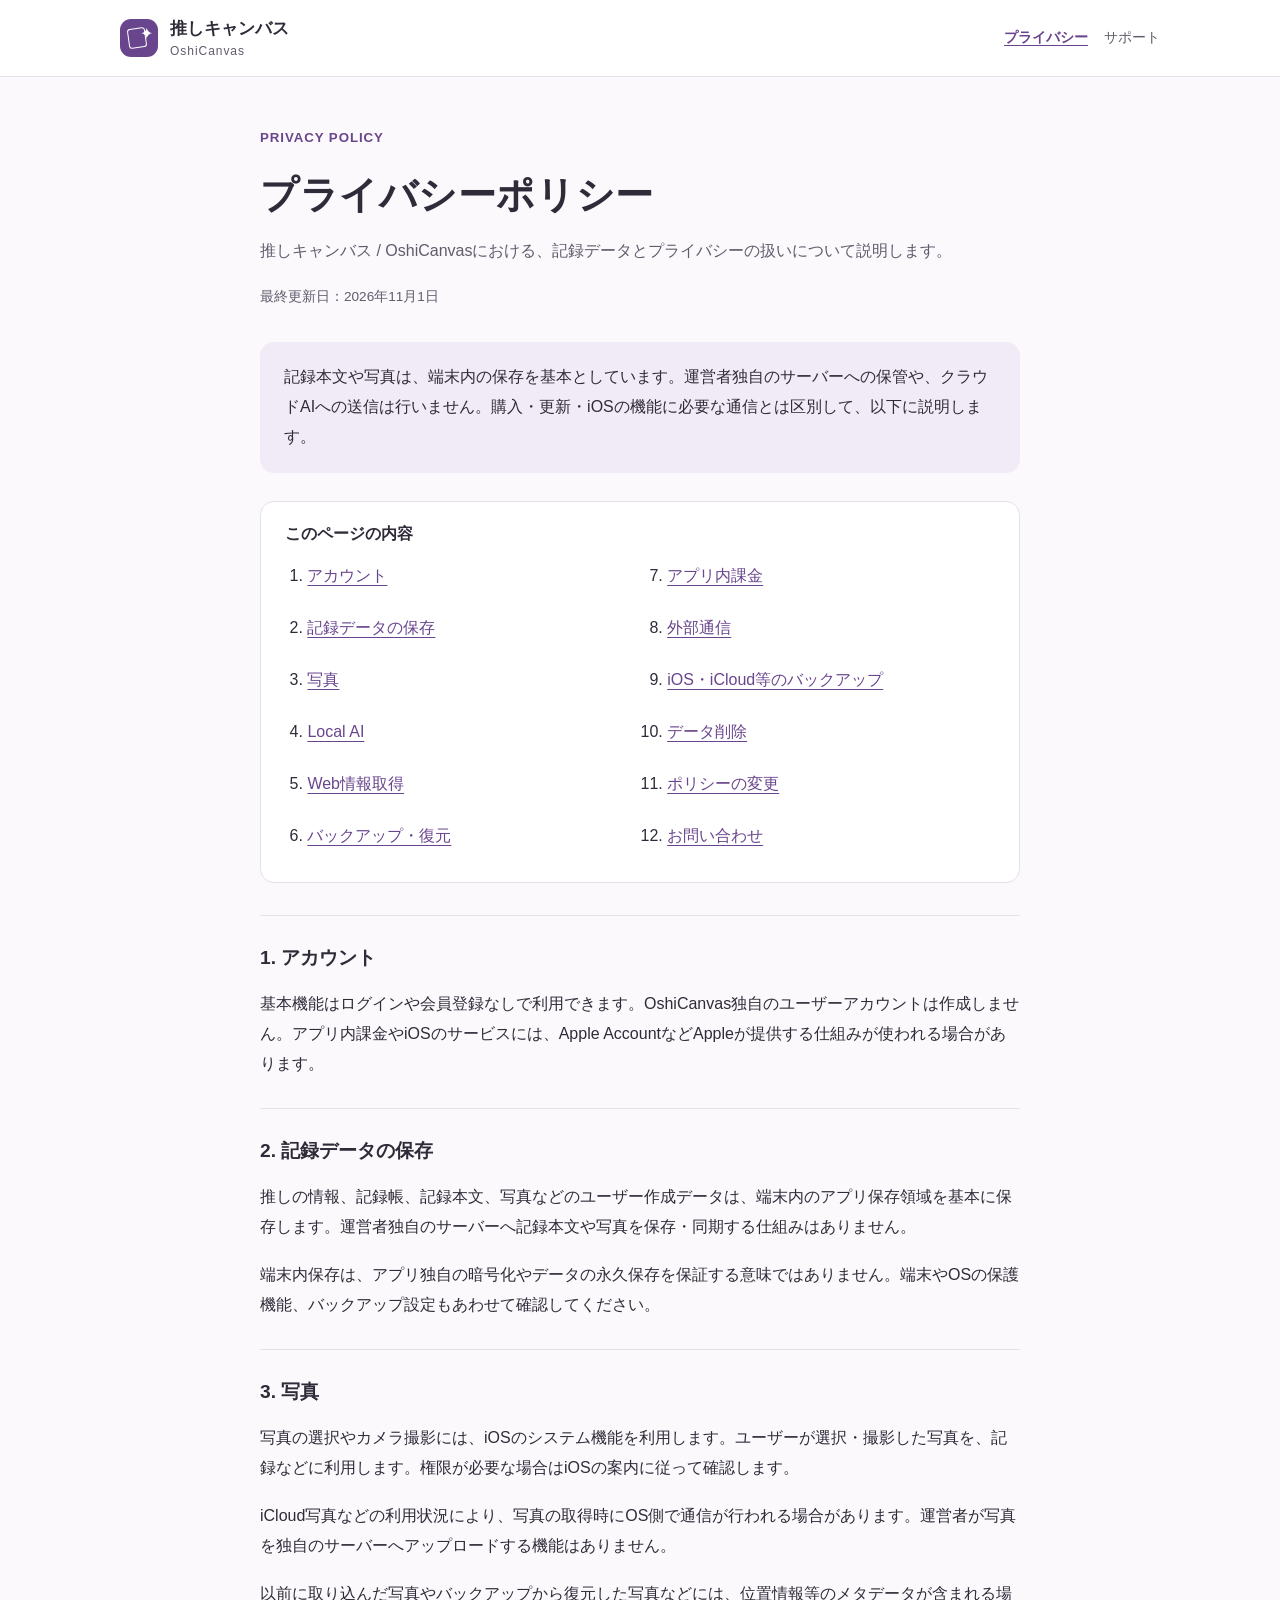
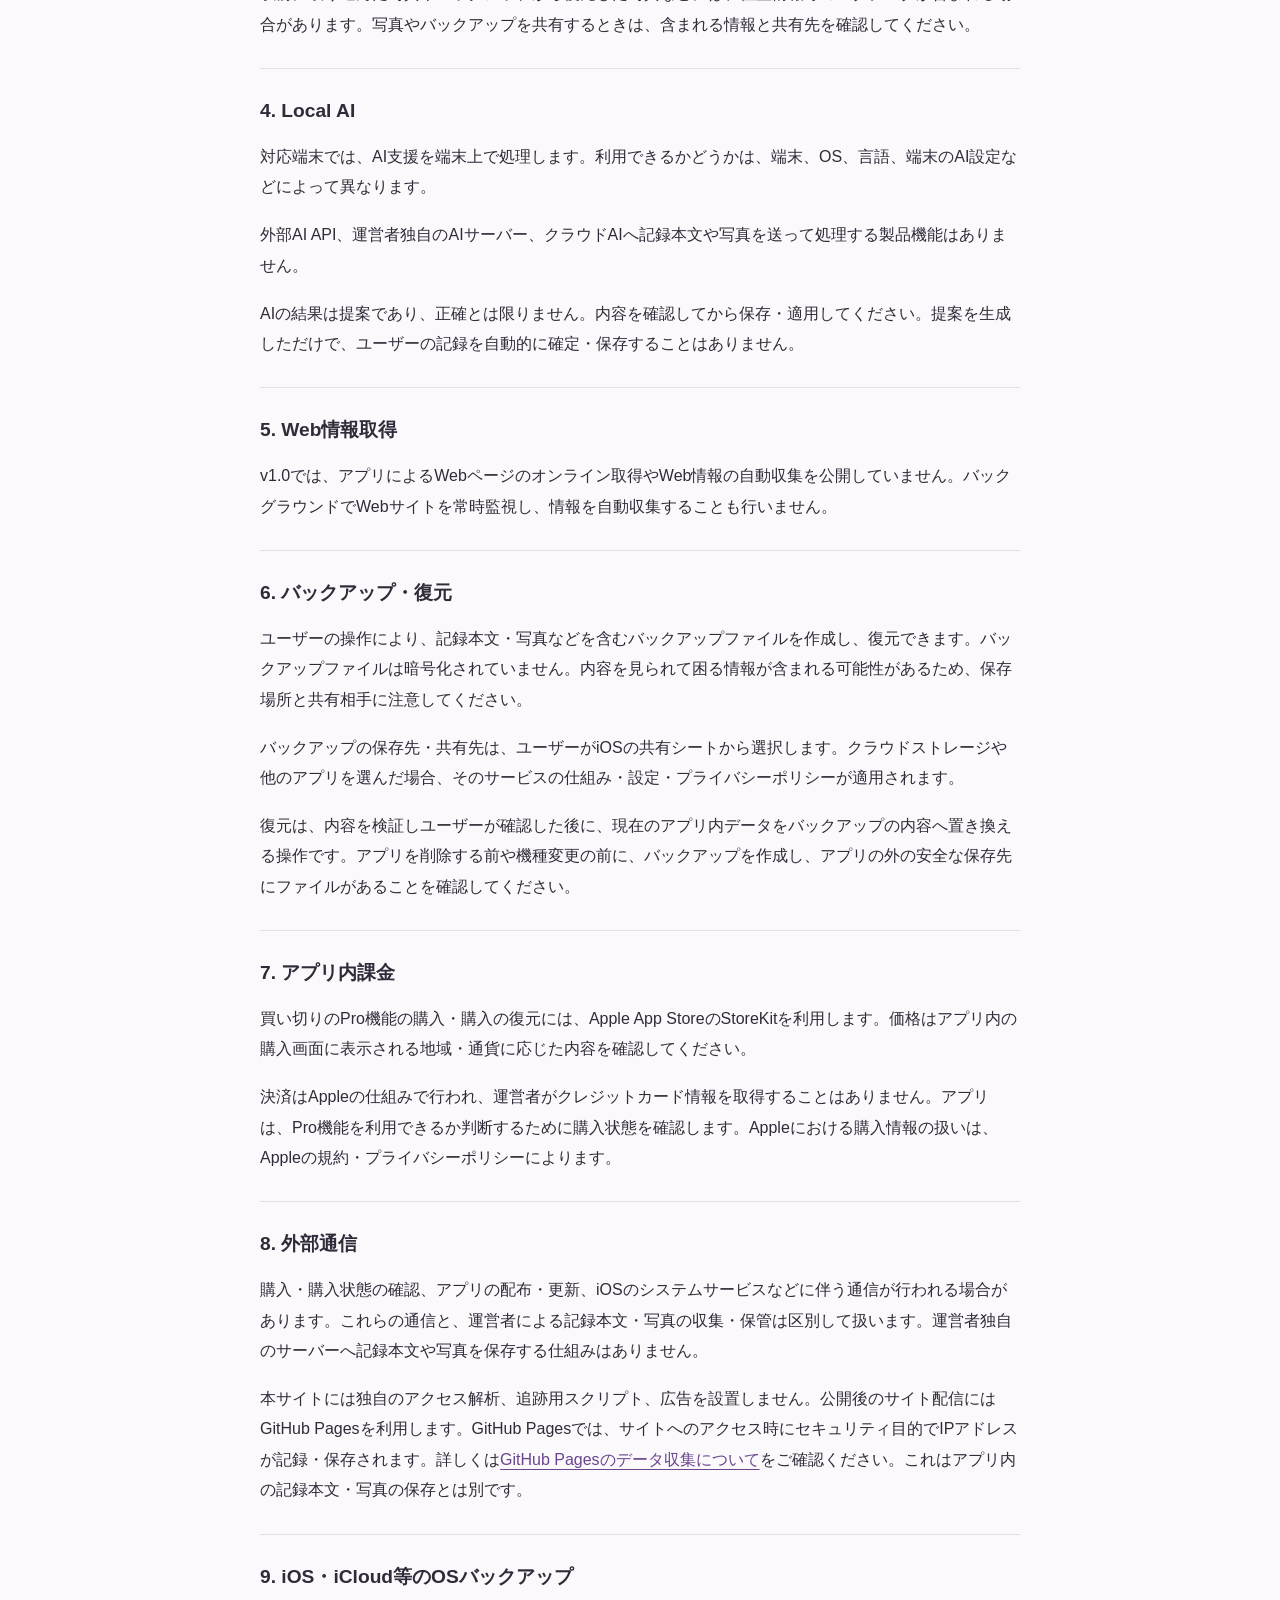
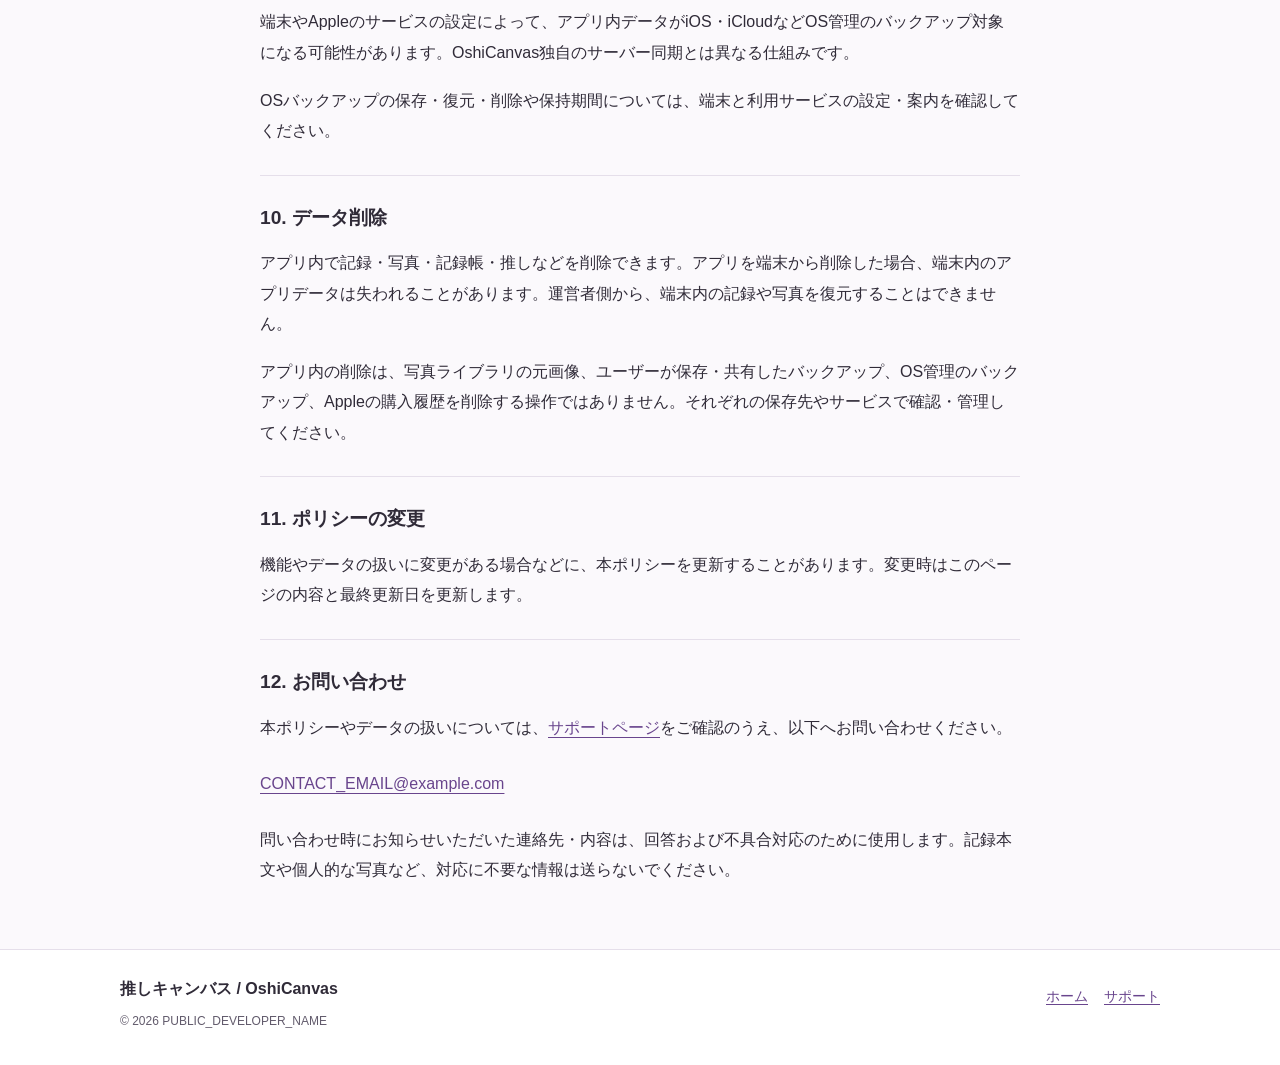
==== privacy/index.html @ b3ebed0a "docs: create OshiCanvas public site" ====
<!doctype html>
<html lang="ja">
<head>
  <meta charset="utf-8">
  <meta name="viewport" content="width=device-width, initial-scale=1">
  <meta name="description" content="推しキャンバス / OshiCanvasのプライバシーポリシー。端末内の記録、写真、Local AI、バックアップ、アプリ内課金と通信について説明します。">
  <meta name="theme-color" content="#69458d">
  <title>プライバシーポリシー | 推しキャンバス / OshiCanvas</title>
  <link rel="canonical" href="https://sengoku-souroku.github.io/oshicanvas-site/privacy/">
  <link rel="stylesheet" href="../styles.css">
</head>
<body>
  <a class="skip-link" href="#main">本文へ移動</a>
  <header class="site-header">
    <div class="shell header-inner">
      <a class="brand" href="../index.html" aria-label="推しキャンバス ホーム"><span class="brand-mark" aria-hidden="true"></span><span><span class="brand-name">推しキャンバス</span><span class="brand-sub">OshiCanvas</span></span></a>
      <nav class="site-nav" aria-label="メインナビゲーション"><a href="./" aria-current="page">プライバシー</a><a href="../support/">サポート</a></nav>
    </div>
  </header>
  <main id="main" class="shell reading">
    <header class="page-heading">
      <p class="eyebrow">PRIVACY POLICY</p>
      <h1>プライバシーポリシー</h1>
      <p class="description">推しキャンバス / OshiCanvasにおける、記録データとプライバシーの扱いについて説明します。</p>
      <p class="updated">最終更新日：<time datetime="2026-11-01">2026年11月1日</time></p>
    </header>
    <div class="summary"><p>記録本文や写真は、端末内の保存を基本としています。運営者独自のサーバーへの保管や、クラウドAIへの送信は行いません。購入・更新・iOSの機能に必要な通信とは区別して、以下に説明します。</p></div>
    <nav class="contents" aria-labelledby="contents-title">
      <h2 id="contents-title">このページの内容</h2>
      <ol>
        <li><a href="#account">アカウント</a></li><li><a href="#storage">記録データの保存</a></li><li><a href="#photos">写真</a></li><li><a href="#local-ai">Local AI</a></li><li><a href="#web">Web情報取得</a></li><li><a href="#backup">バックアップ・復元</a></li><li><a href="#purchases">アプリ内課金</a></li><li><a href="#communications">外部通信</a></li><li><a href="#os-backup">iOS・iCloud等のバックアップ</a></li><li><a href="#deletion">データ削除</a></li><li><a href="#changes">ポリシーの変更</a></li><li><a href="#contact">お問い合わせ</a></li>
      </ol>
    </nav>
    <section class="policy-section" id="account">
      <h2>1. アカウント</h2>
      <p>基本機能はログインや会員登録なしで利用できます。OshiCanvas独自のユーザーアカウントは作成しません。アプリ内課金やiOSのサービスには、Apple AccountなどAppleが提供する仕組みが使われる場合があります。</p>
    </section>
    <section class="policy-section" id="storage">
      <h2>2. 記録データの保存</h2>
      <p>推しの情報、記録帳、記録本文、写真などのユーザー作成データは、端末内のアプリ保存領域を基本に保存します。運営者独自のサーバーへ記録本文や写真を保存・同期する仕組みはありません。</p>
      <p>端末内保存は、アプリ独自の暗号化やデータの永久保存を保証する意味ではありません。端末やOSの保護機能、バックアップ設定もあわせて確認してください。</p>
    </section>
    <section class="policy-section" id="photos">
      <h2>3. 写真</h2>
      <p>写真の選択やカメラ撮影には、iOSのシステム機能を利用します。ユーザーが選択・撮影した写真を、記録などに利用します。権限が必要な場合はiOSの案内に従って確認します。</p>
      <p>iCloud写真などの利用状況により、写真の取得時にOS側で通信が行われる場合があります。運営者が写真を独自のサーバーへアップロードする機能はありません。</p>
      <p>以前に取り込んだ写真やバックアップから復元した写真などには、位置情報等のメタデータが含まれる場合があります。写真やバックアップを共有するときは、含まれる情報と共有先を確認してください。</p>
    </section>
    <section class="policy-section" id="local-ai">
      <h2>4. Local AI</h2>
      <p>対応端末では、AI支援を端末上で処理します。利用できるかどうかは、端末、OS、言語、端末のAI設定などによって異なります。</p>
      <p>外部AI API、運営者独自のAIサーバー、クラウドAIへ記録本文や写真を送って処理する製品機能はありません。</p>
      <p>AIの結果は提案であり、正確とは限りません。内容を確認してから保存・適用してください。提案を生成しただけで、ユーザーの記録を自動的に確定・保存することはありません。</p>
    </section>
    <section class="policy-section" id="web">
      <h2>5. Web情報取得</h2>
      <p>v1.0では、アプリによるWebページのオンライン取得やWeb情報の自動収集を公開していません。バックグラウンドでWebサイトを常時監視し、情報を自動収集することも行いません。</p>
    </section>
    <section class="policy-section" id="backup">
      <h2>6. バックアップ・復元</h2>
      <p>ユーザーの操作により、記録本文・写真などを含むバックアップファイルを作成し、復元できます。バックアップファイルは暗号化されていません。内容を見られて困る情報が含まれる可能性があるため、保存場所と共有相手に注意してください。</p>
      <p>バックアップの保存先・共有先は、ユーザーがiOSの共有シートから選択します。クラウドストレージや他のアプリを選んだ場合、そのサービスの仕組み・設定・プライバシーポリシーが適用されます。</p>
      <p>復元は、内容を検証しユーザーが確認した後に、現在のアプリ内データをバックアップの内容へ置き換える操作です。アプリを削除する前や機種変更の前に、バックアップを作成し、アプリの外の安全な保存先にファイルがあることを確認してください。</p>
    </section>
    <section class="policy-section" id="purchases">
      <h2>7. アプリ内課金</h2>
      <p>買い切りのPro機能の購入・購入の復元には、Apple App StoreのStoreKitを利用します。価格はアプリ内の購入画面に表示される地域・通貨に応じた内容を確認してください。</p>
      <p>決済はAppleの仕組みで行われ、運営者がクレジットカード情報を取得することはありません。アプリは、Pro機能を利用できるか判断するために購入状態を確認します。Appleにおける購入情報の扱いは、Appleの規約・プライバシーポリシーによります。</p>
    </section>
    <section class="policy-section" id="communications">
      <h2>8. 外部通信</h2>
      <p>購入・購入状態の確認、アプリの配布・更新、iOSのシステムサービスなどに伴う通信が行われる場合があります。これらの通信と、運営者による記録本文・写真の収集・保管は区別して扱います。運営者独自のサーバーへ記録本文や写真を保存する仕組みはありません。</p>
      <p>本サイトには独自のアクセス解析、追跡用スクリプト、広告を設置しません。公開後のサイト配信にはGitHub Pagesを利用します。GitHub Pagesでは、サイトへのアクセス時にセキュリティ目的でIPアドレスが記録・保存されます。詳しくは<a href="https://docs.github.com/en/pages/getting-started-with-github-pages/what-is-github-pages#data-collection">GitHub Pagesのデータ収集について</a>をご確認ください。これはアプリ内の記録本文・写真の保存とは別です。</p>
    </section>
    <section class="policy-section" id="os-backup">
      <h2>9. iOS・iCloud等のOSバックアップ</h2>
      <p>端末やAppleのサービスの設定によって、アプリ内データがiOS・iCloudなどOS管理のバックアップ対象になる可能性があります。OshiCanvas独自のサーバー同期とは異なる仕組みです。</p>
      <p>OSバックアップの保存・復元・削除や保持期間については、端末と利用サービスの設定・案内を確認してください。</p>
    </section>
    <section class="policy-section" id="deletion">
      <h2>10. データ削除</h2>
      <p>アプリ内で記録・写真・記録帳・推しなどを削除できます。アプリを端末から削除した場合、端末内のアプリデータは失われることがあります。運営者側から、端末内の記録や写真を復元することはできません。</p>
      <p>アプリ内の削除は、写真ライブラリの元画像、ユーザーが保存・共有したバックアップ、OS管理のバックアップ、Appleの購入履歴を削除する操作ではありません。それぞれの保存先やサービスで確認・管理してください。</p>
    </section>
    <section class="policy-section" id="changes">
      <h2>11. ポリシーの変更</h2>
      <p>機能やデータの扱いに変更がある場合などに、本ポリシーを更新することがあります。変更時はこのページの内容と最終更新日を更新します。</p>
    </section>
    <section class="policy-section" id="contact">
      <h2>12. お問い合わせ</h2>
      <p>本ポリシーやデータの扱いについては、<a href="../support/">サポートページ</a>をご確認のうえ、以下へお問い合わせください。</p>
      <p><a class="contact-address" href="mailto:CONTACT_EMAIL@example.com">CONTACT_EMAIL@example.com</a></p>
      <p>問い合わせ時にお知らせいただいた連絡先・内容は、回答および不具合対応のために使用します。記録本文や個人的な写真など、対応に不要な情報は送らないでください。</p>
    </section>
  </main>
  <footer class="site-footer"><div class="shell footer-inner"><div><p class="footer-brand">推しキャンバス / OshiCanvas</p><p class="copyright">© 2026 PUBLIC_DEVELOPER_NAME</p></div><nav class="footer-links" aria-label="フッターナビゲーション"><a href="../index.html">ホーム</a><a href="../support/">サポート</a></nav></div></footer>
</body>
</html>
---- styles.css ----
:root {
  color-scheme: light;
  --ink: #302b38;
  --muted: #625b6c;
  --purple: #69458d;
  --purple-dark: #51316f;
  --tint: #f1ebf7;
  --paper: #fff;
  --background: #fbf9fc;
  --line: #e5dfea;
  --radius: 20px;
}

* { box-sizing: border-box; }
html { -webkit-text-size-adjust: 100%; }
body {
  margin: 0;
  background: var(--background);
  color: var(--ink);
  font-family: -apple-system, BlinkMacSystemFont, "Hiragino Sans", "Yu Gothic", Meiryo, sans-serif;
  font-size: 1rem;
  line-height: 1.9;
  overflow-wrap: anywhere;
}
a { color: var(--purple); text-underline-offset: .22em; }
a:hover { color: var(--purple-dark); }
a:focus-visible { outline: 3px solid var(--purple); outline-offset: 5px; border-radius: 4px; }
h1, h2, h3, p { margin-top: 0; }
h1, h2, h3 { line-height: 1.5; text-wrap: balance; }
h1 { font-size: clamp(1.9rem, 5vw, 3.1rem); letter-spacing: .015em; }
h2 { font-size: clamp(1.3rem, 3vw, 1.65rem); }
h3 { font-size: 1.1rem; }
p { margin-bottom: 1.1rem; }
p:last-child { margin-bottom: 0; }
ul, ol { padding-left: 1.4rem; }
li + li { margin-top: .5rem; }
section[id] { scroll-margin-top: 1.5rem; }
.shell { width: min(100% - 2.5rem, 1040px); margin-inline: auto; }
.skip-link {
  position: absolute; top: 8px; left: 8px; z-index: 10;
  padding: .65rem 1rem; background: var(--paper);
  transform: translateY(-180%);
}
.skip-link:focus { transform: translateY(0); }
.site-header { border-bottom: 1px solid var(--line); background: var(--paper); }
.header-inner { display: flex; flex-wrap: wrap; align-items: center; justify-content: space-between; gap: .5rem 1.5rem; padding-block: 1rem; }
.brand { display: inline-flex; align-items: center; gap: .75rem; min-height: 44px; color: var(--ink); text-decoration: none; }
.brand-name { display: block; font-size: 1.05rem; font-weight: 700; line-height: 1.5; }
.brand-sub { display: block; font-size: .75rem; letter-spacing: .08em; color: var(--muted); line-height: 1.5; }
.brand-mark { position: relative; width: 38px; height: 38px; flex: 0 0 38px; background: var(--purple); border-radius: 11px; }
.brand-mark::before { content: ""; position: absolute; inset: 9px 12px 9px 8px; border: 1.5px solid white; border-radius: 3px; transform: rotate(-8deg); }
.brand-mark::after { content: "✦"; position: absolute; top: 3px; right: 5px; font-size: 16px; color: white; line-height: 1.5; }
.site-nav, .footer-links { display: flex; flex-wrap: wrap; gap: .25rem 1rem; }
.site-nav a, .footer-links a { display: inline-flex; align-items: center; min-height: 44px; font-size: .9rem; }
.site-nav a { color: var(--muted); text-decoration: none; }
.site-nav a[aria-current="page"] { color: var(--purple); font-weight: 700; text-decoration: underline; }
.hero { display: grid; align-items: center; gap: 2.75rem; padding-block: 4rem 3.5rem; }
.eyebrow { color: var(--purple); font-size: .83rem; font-weight: 700; letter-spacing: .07em; margin-bottom: 1rem; }
.hero h1 { margin-bottom: 1.5rem; }
.lead { font-size: 1.05rem; color: var(--muted); max-width: 37rem; }
.button-row { display: flex; flex-wrap: wrap; gap: .75rem; margin-top: 1.75rem; }
.button { display: inline-flex; align-items: center; justify-content: center; min-height: 48px; padding: .7rem 1.2rem; border: 1px solid var(--purple); border-radius: 12px; color: white; background: var(--purple); text-decoration: none; font-weight: 600; }
.button:hover { background: var(--purple-dark); color: white; }
.button.secondary { background: var(--paper); color: var(--purple); border-color: var(--line); }
.button.secondary:hover { background: var(--tint); }
.canvas-example { margin: 0; padding: 1.75rem; background: var(--tint); border-radius: var(--radius); }
.notebook-cover { padding: 1.75rem; background: var(--paper); border: 1px solid #dfd3eb; border-radius: 14px; box-shadow: 7px 8px 0 #e1d5eb; }
.notebook-heading { font-weight: 700; font-size: 1.1rem; }
.notebook-line { display: flex; align-items: center; gap: .75rem; padding-block: .9rem; border-top: 1px solid var(--line); color: var(--muted); }
.notebook-dot { width: 10px; height: 10px; border-radius: 50%; background: #b397c8; flex-shrink: 0; }
.notebook-line:nth-child(3) .notebook-dot { background: #9bb7ae; }
.notebook-line:nth-child(4) .notebook-dot { background: #d3b094; }
figcaption { margin-top: 1.2rem; text-align: center; font-size: .75rem; color: var(--muted); }
.section-block { padding-block: 2.5rem; }
.section-intro { color: var(--muted); max-width: 42rem; }
.feature-grid { display: grid; gap: 1rem; margin-top: 1.5rem; }
.feature { padding: 1.5rem; border: 1px solid var(--line); background: var(--paper); border-radius: var(--radius); }
.feature-number { display: block; margin-bottom: .75rem; color: var(--purple); font-size: .8rem; font-weight: 700; letter-spacing: .1em; }
.feature p { font-size: .95rem; color: var(--muted); }
.quiet-panel { padding: 1.75rem; background: var(--tint); border-radius: var(--radius); }
.closing { padding-bottom: 4rem; }
.reading { max-width: 760px; padding-block: 3rem 4rem; }
.page-heading { margin-bottom: 2rem; }
.page-heading h1 { font-size: clamp(1.8rem, 5vw, 2.4rem); margin-bottom: .75rem; }
.page-heading .description, .updated { color: var(--muted); }
.updated { font-size: .85rem; }
.summary { padding: 1.25rem 1.5rem; background: var(--tint); border-radius: 14px; margin-block: 1.75rem; }
.contents { border: 1px solid var(--line); background: var(--paper); border-radius: 14px; padding: 1.25rem 1.5rem; margin-bottom: 2rem; }
.contents h2 { font-size: 1rem; margin-bottom: .5rem; }
.contents ol { margin-block: 0; }
.contents a { display: inline-flex; align-items: center; min-height: 44px; padding-block: .3rem; }
.policy-section { border-top: 1px solid var(--line); padding-top: 1.75rem; margin-top: 1.75rem; }
.policy-section h2 { font-size: 1.2rem; margin-bottom: 1rem; }
.note { color: var(--muted); font-size: .9rem; }
.contact-address { display: inline-block; padding-block: .5rem; min-height: 44px; }
.site-footer { border-top: 1px solid var(--line); background: var(--paper); padding-block: 1.5rem 2rem; }
.footer-inner { display: flex; justify-content: space-between; flex-wrap: wrap; gap: 1rem 2rem; align-items: flex-start; }
.footer-brand { margin-bottom: .35rem; font-weight: 700; }
.copyright { margin: 0; color: var(--muted); font-size: .75rem; }

@media (min-width: 640px) {
  .feature-grid { grid-template-columns: repeat(3, minmax(0, 1fr)); }
  .contents ol { columns: 2; column-gap: 2rem; }
  .contents li { break-inside: avoid; }
}
@media (min-width: 850px) {
  .hero { grid-template-columns: minmax(0, 1.5fr) minmax(0, 1fr); gap: 4rem; padding-block: 5rem 4rem; }
}
@media (max-width: 420px) {
  .shell { width: calc(100% - 2rem); }
  .header-inner { gap: .75rem; }
  .site-nav { gap: .25rem 1.25rem; }
  .hero { padding-top: 2.75rem; }
  .canvas-example, .notebook-cover, .quiet-panel { padding: 1.25rem; }
}
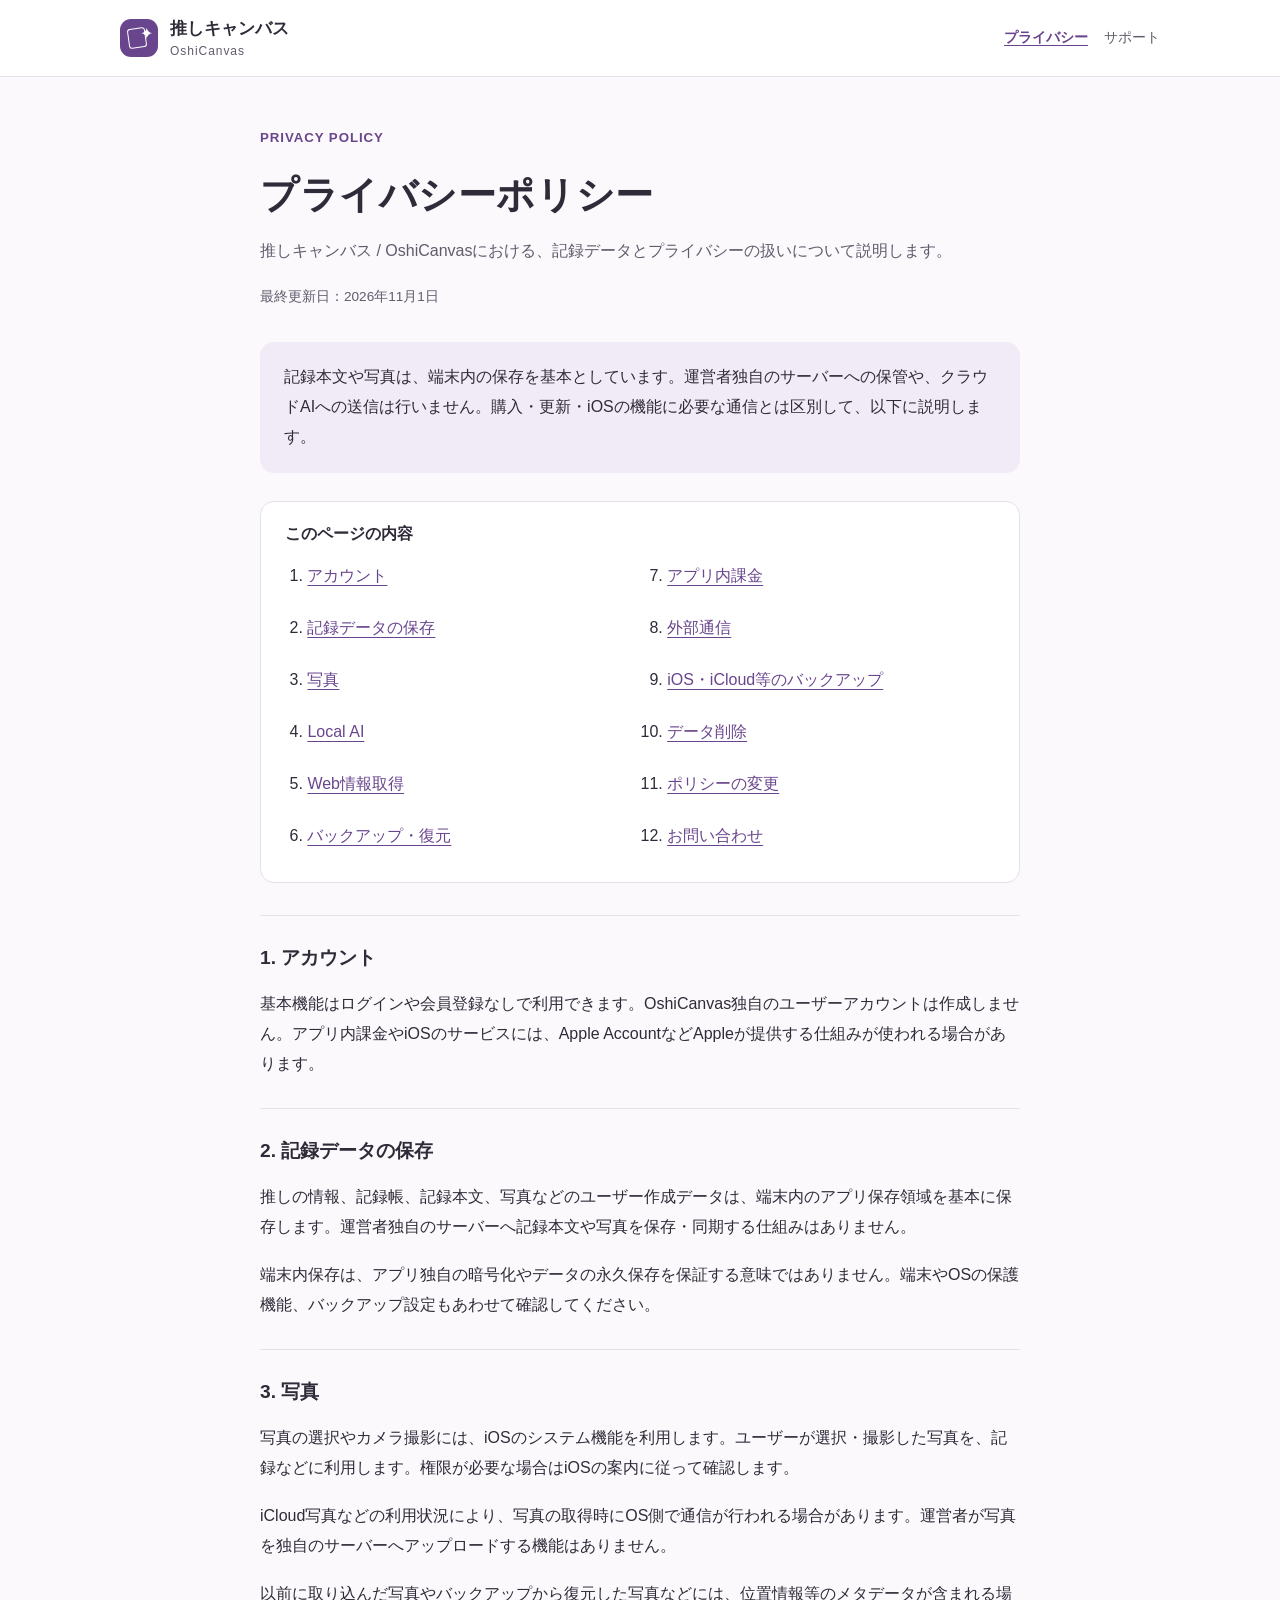
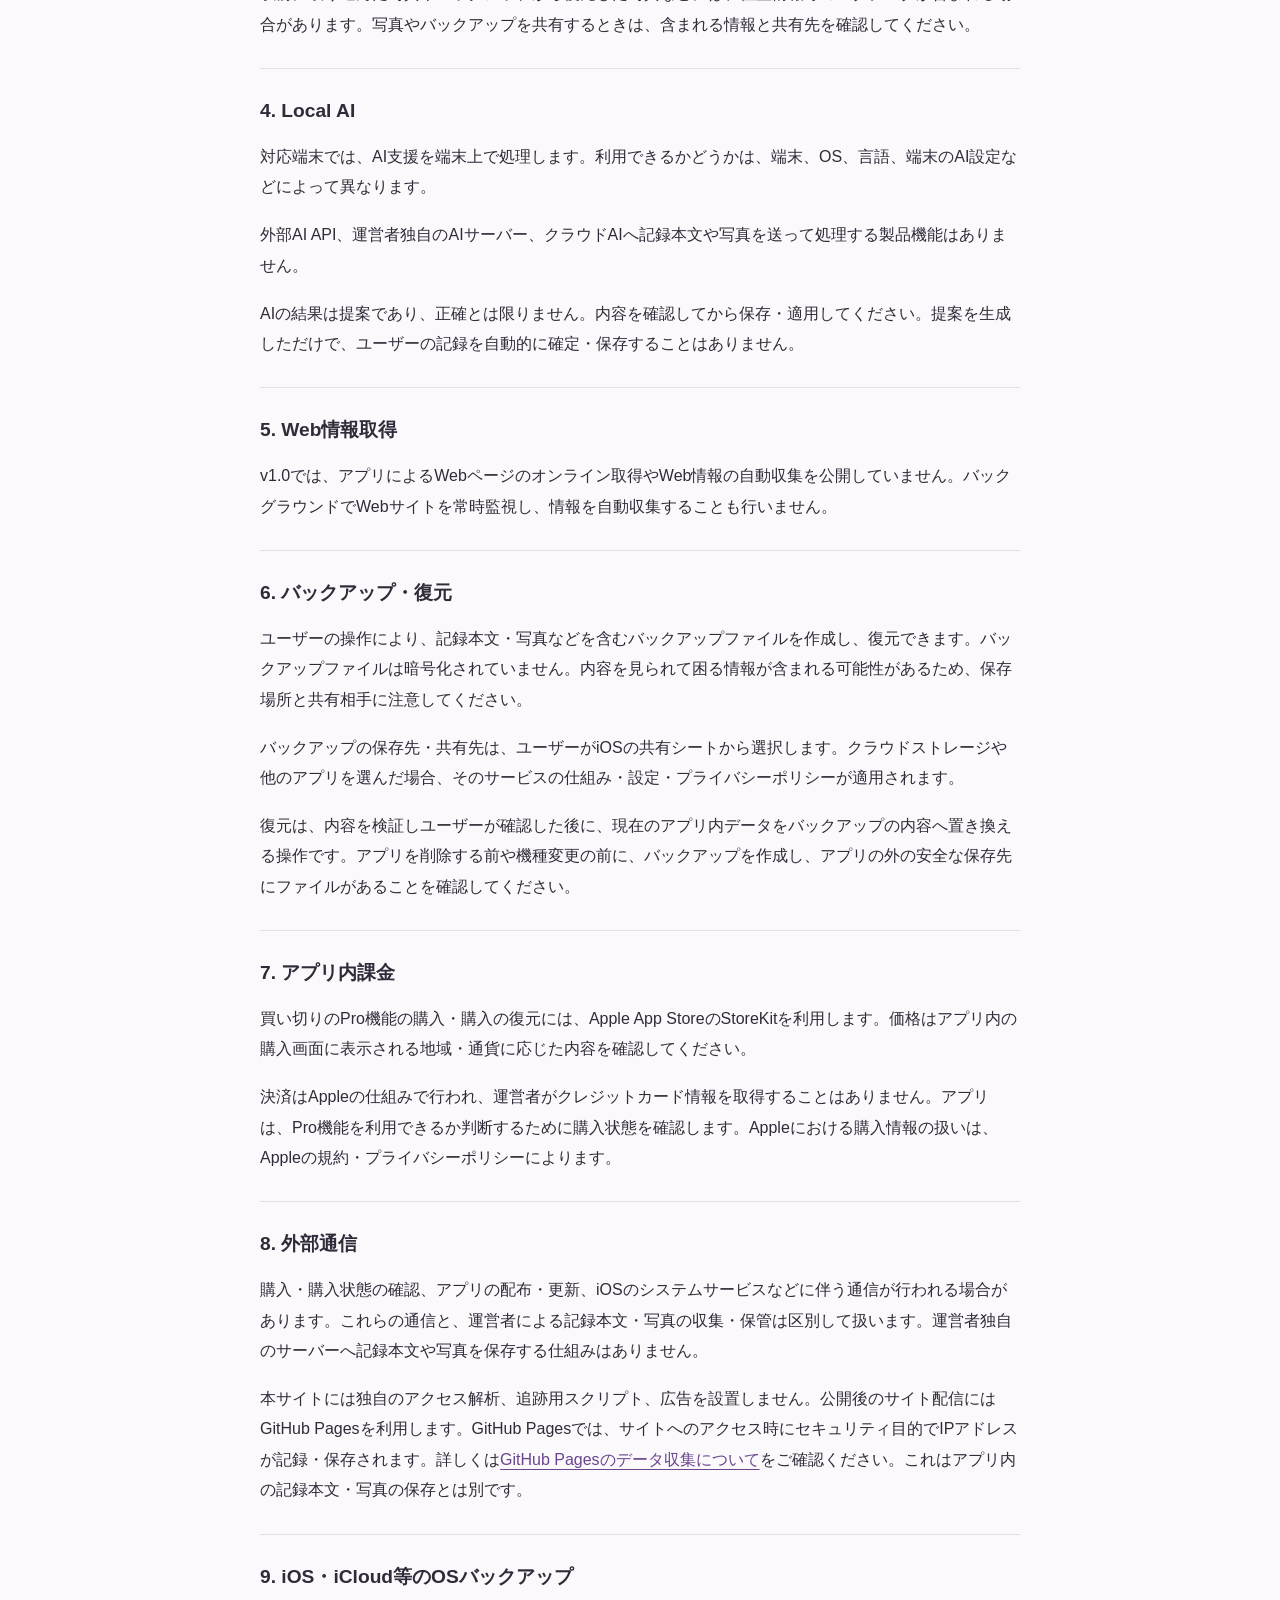
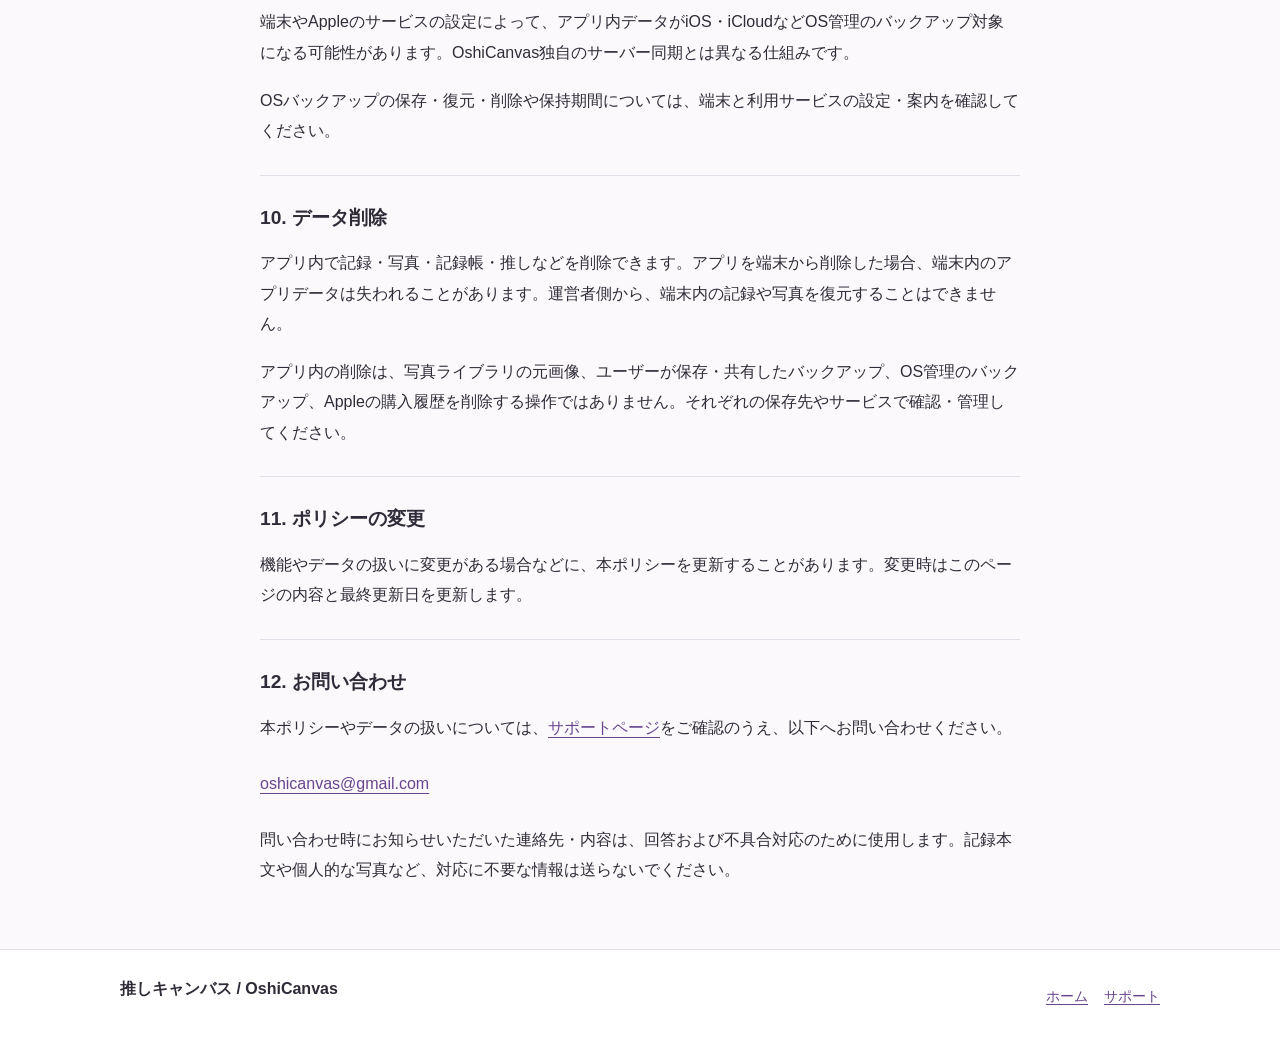
==== commit 322ccc9f: "docs: finalize OshiCanvas support contact" ====
--- a/privacy/index.html
+++ b/privacy/index.html
@@ -89,10 +89,10 @@
     <section class="policy-section" id="contact">
       <h2>12. お問い合わせ</h2>
       <p>本ポリシーやデータの扱いについては、<a href="../support/">サポートページ</a>をご確認のうえ、以下へお問い合わせください。</p>
-      <p><a class="contact-address" href="mailto:CONTACT_EMAIL@example.com">CONTACT_EMAIL@example.com</a></p>
+      <p><a class="contact-address" href="mailto:oshicanvas@gmail.com">oshicanvas@gmail.com</a></p>
       <p>問い合わせ時にお知らせいただいた連絡先・内容は、回答および不具合対応のために使用します。記録本文や個人的な写真など、対応に不要な情報は送らないでください。</p>
     </section>
   </main>
-  <footer class="site-footer"><div class="shell footer-inner"><div><p class="footer-brand">推しキャンバス / OshiCanvas</p><p class="copyright">© 2026 PUBLIC_DEVELOPER_NAME</p></div><nav class="footer-links" aria-label="フッターナビゲーション"><a href="../index.html">ホーム</a><a href="../support/">サポート</a></nav></div></footer>
+  <footer class="site-footer"><div class="shell footer-inner"><div><p class="footer-brand">推しキャンバス / OshiCanvas</p></div><nav class="footer-links" aria-label="フッターナビゲーション"><a href="../index.html">ホーム</a><a href="../support/">サポート</a></nav></div></footer>
 </body>
 </html>
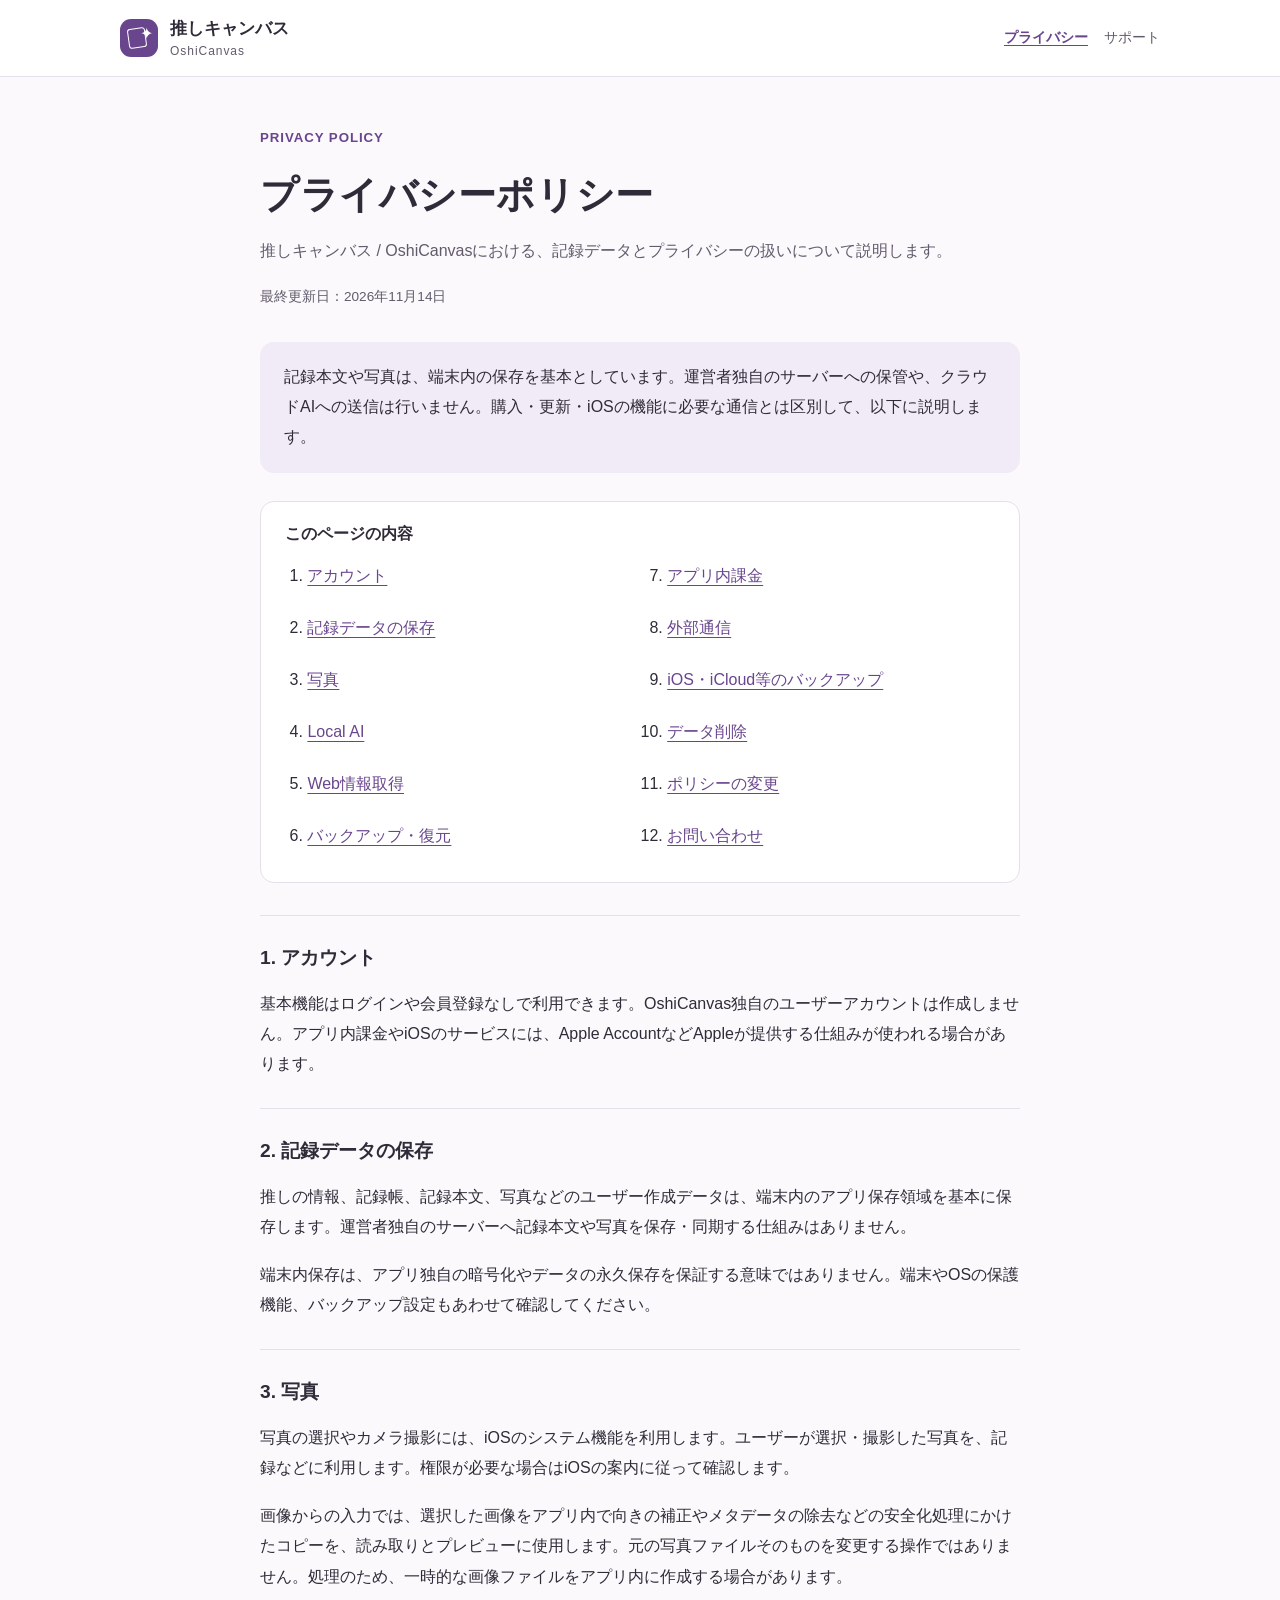
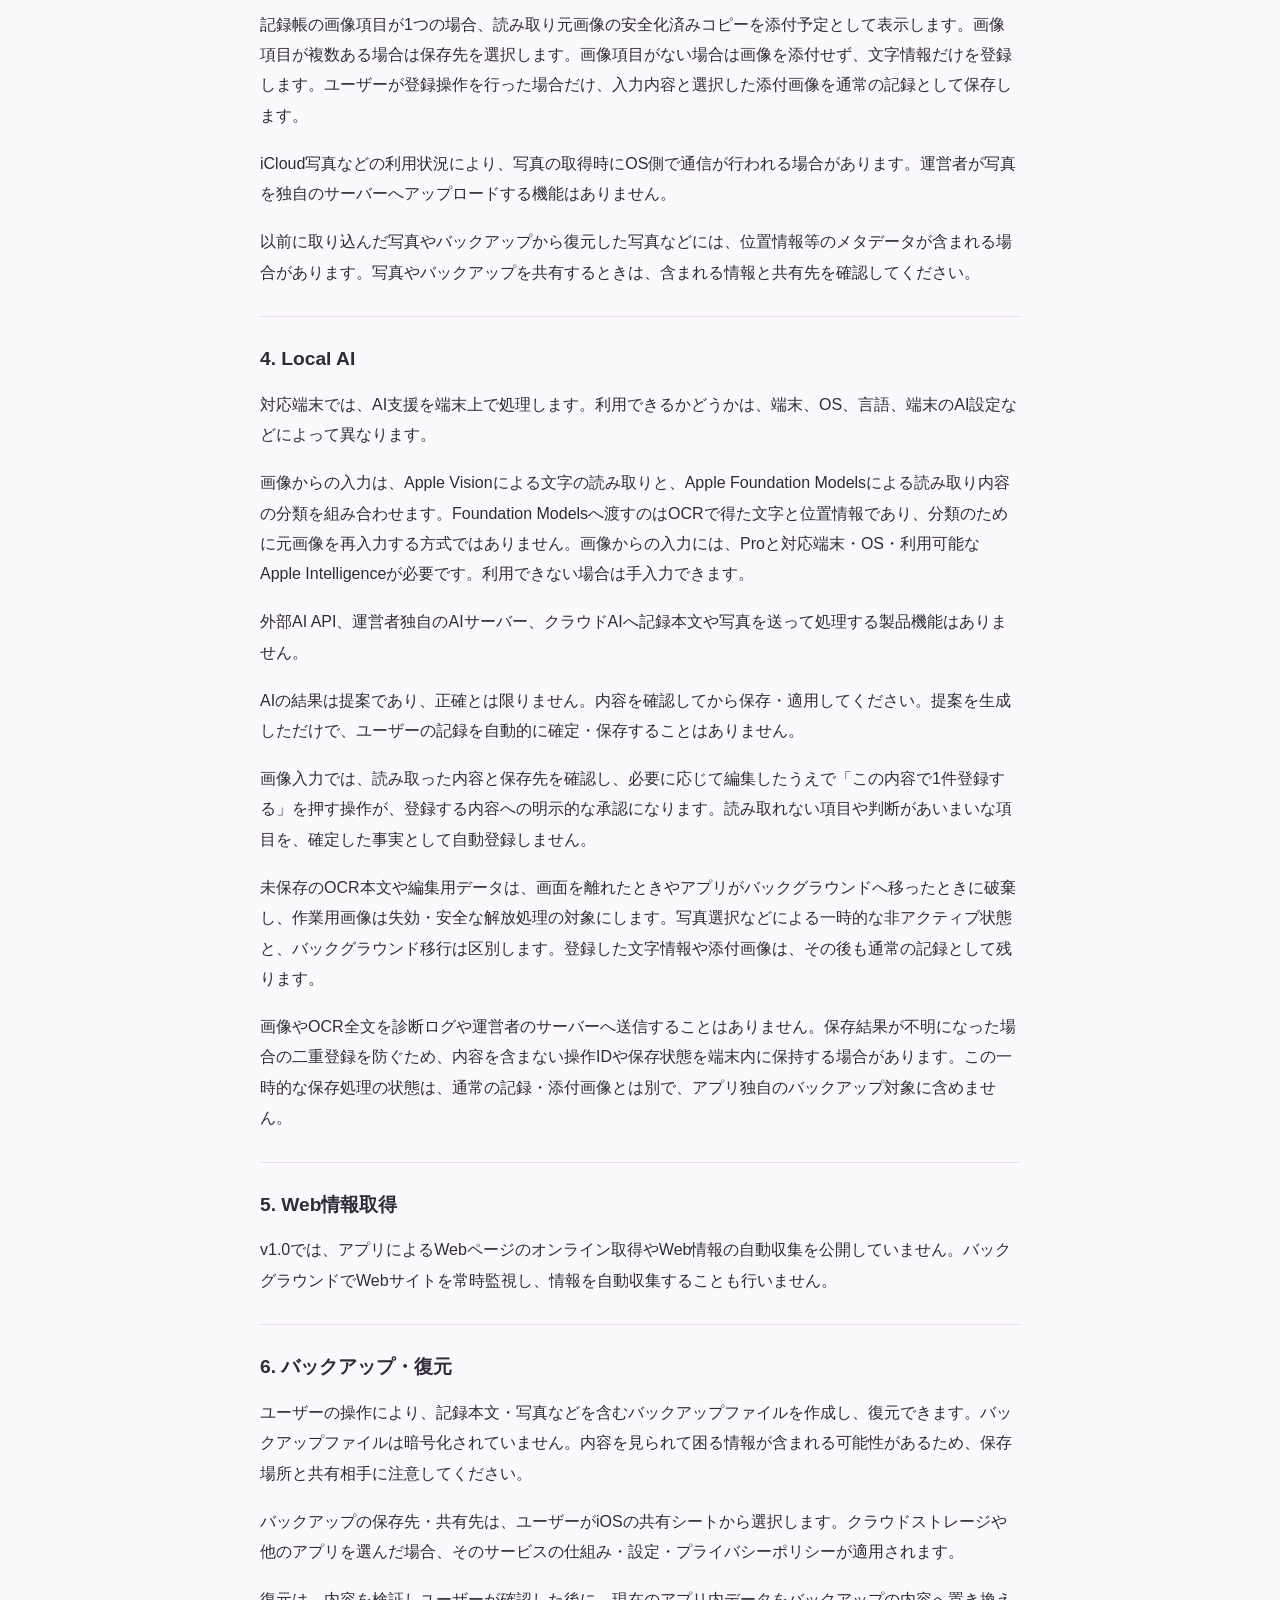
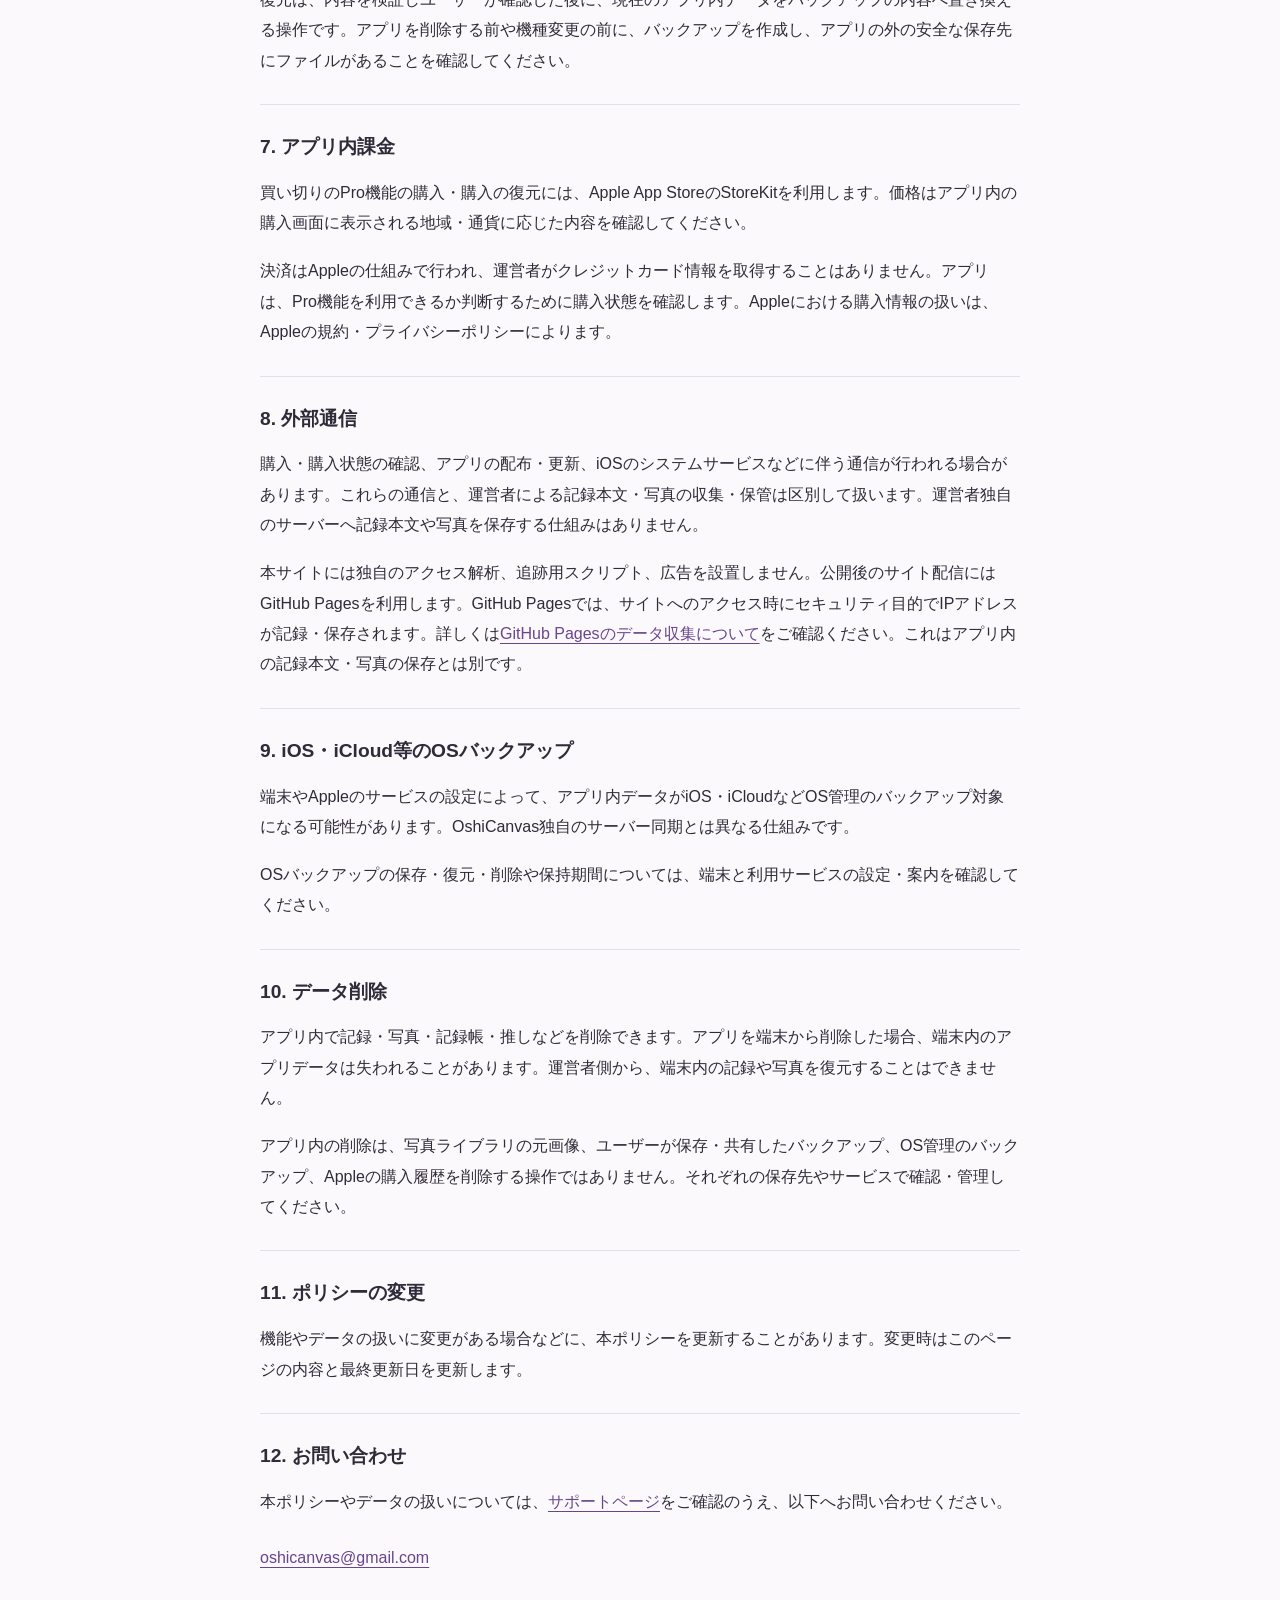
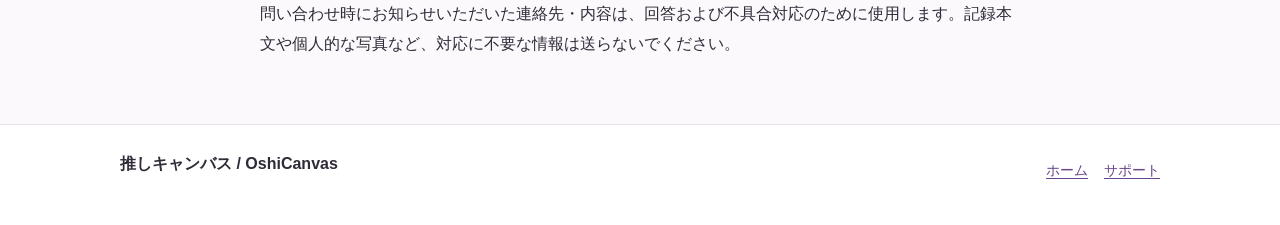
==== commit 6352b047: "docs: prepare OCR privacy and support pages for TestFlight" ====
--- a/privacy/index.html
+++ b/privacy/index.html
@@ -22,7 +22,7 @@
       <p class="eyebrow">PRIVACY POLICY</p>
       <h1>プライバシーポリシー</h1>
       <p class="description">推しキャンバス / OshiCanvasにおける、記録データとプライバシーの扱いについて説明します。</p>
-      <p class="updated">最終更新日：<time datetime="2026-11-01">2026年11月1日</time></p>
+      <p class="updated">最終更新日：<time datetime="2026-11-14">2026年11月14日</time></p>
     </header>
     <div class="summary"><p>記録本文や写真は、端末内の保存を基本としています。運営者独自のサーバーへの保管や、クラウドAIへの送信は行いません。購入・更新・iOSの機能に必要な通信とは区別して、以下に説明します。</p></div>
     <nav class="contents" aria-labelledby="contents-title">
@@ -43,14 +43,20 @@
     <section class="policy-section" id="photos">
       <h2>3. 写真</h2>
       <p>写真の選択やカメラ撮影には、iOSのシステム機能を利用します。ユーザーが選択・撮影した写真を、記録などに利用します。権限が必要な場合はiOSの案内に従って確認します。</p>
+      <p>画像からの入力では、選択した画像をアプリ内で向きの補正やメタデータの除去などの安全化処理にかけたコピーを、読み取りとプレビューに使用します。元の写真ファイルそのものを変更する操作ではありません。処理のため、一時的な画像ファイルをアプリ内に作成する場合があります。</p>
+      <p>記録帳の画像項目が1つの場合、読み取り元画像の安全化済みコピーを添付予定として表示します。画像項目が複数ある場合は保存先を選択します。画像項目がない場合は画像を添付せず、文字情報だけを登録します。ユーザーが登録操作を行った場合だけ、入力内容と選択した添付画像を通常の記録として保存します。</p>
       <p>iCloud写真などの利用状況により、写真の取得時にOS側で通信が行われる場合があります。運営者が写真を独自のサーバーへアップロードする機能はありません。</p>
       <p>以前に取り込んだ写真やバックアップから復元した写真などには、位置情報等のメタデータが含まれる場合があります。写真やバックアップを共有するときは、含まれる情報と共有先を確認してください。</p>
     </section>
     <section class="policy-section" id="local-ai">
       <h2>4. Local AI</h2>
       <p>対応端末では、AI支援を端末上で処理します。利用できるかどうかは、端末、OS、言語、端末のAI設定などによって異なります。</p>
+      <p>画像からの入力は、Apple Visionによる文字の読み取りと、Apple Foundation Modelsによる読み取り内容の分類を組み合わせます。Foundation Modelsへ渡すのはOCRで得た文字と位置情報であり、分類のために元画像を再入力する方式ではありません。画像からの入力には、Proと対応端末・OS・利用可能なApple Intelligenceが必要です。利用できない場合は手入力できます。</p>
       <p>外部AI API、運営者独自のAIサーバー、クラウドAIへ記録本文や写真を送って処理する製品機能はありません。</p>
       <p>AIの結果は提案であり、正確とは限りません。内容を確認してから保存・適用してください。提案を生成しただけで、ユーザーの記録を自動的に確定・保存することはありません。</p>
+      <p>画像入力では、読み取った内容と保存先を確認し、必要に応じて編集したうえで「この内容で1件登録する」を押す操作が、登録する内容への明示的な承認になります。読み取れない項目や判断があいまいな項目を、確定した事実として自動登録しません。</p>
+      <p>未保存のOCR本文や編集用データは、画面を離れたときやアプリがバックグラウンドへ移ったときに破棄し、作業用画像は失効・安全な解放処理の対象にします。写真選択などによる一時的な非アクティブ状態と、バックグラウンド移行は区別します。登録した文字情報や添付画像は、その後も通常の記録として残ります。</p>
+      <p>画像やOCR全文を診断ログや運営者のサーバーへ送信することはありません。保存結果が不明になった場合の二重登録を防ぐため、内容を含まない操作IDや保存状態を端末内に保持する場合があります。この一時的な保存処理の状態は、通常の記録・添付画像とは別で、アプリ独自のバックアップ対象に含めません。</p>
     </section>
     <section class="policy-section" id="web">
       <h2>5. Web情報取得</h2>
